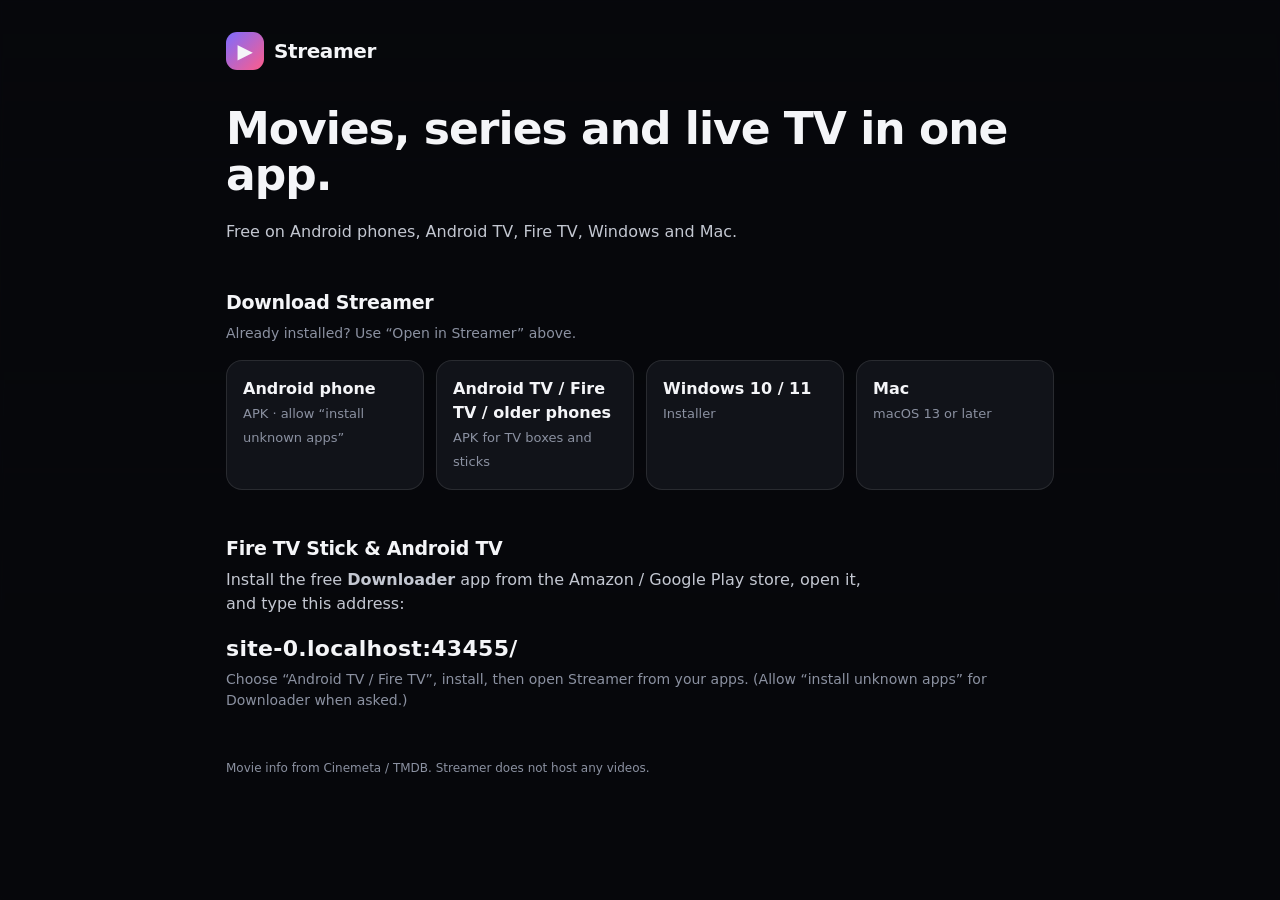
==== index.html @ 300862a7 "Update download page" ====
<!doctype html>
<html lang="en">
<head>
<meta charset="utf-8">
<meta name="viewport" content="width=device-width, initial-scale=1, viewport-fit=cover">
<title>Streamer</title>
<meta name="description" content="Watch movies and series on Streamer — Android, Android TV, Windows and Mac.">
<meta name="theme-color" content="#07080C">
<style>
  :root {
    --bg: #07080C; --surface: #111319; --surface-hi: #1A1D26; --border: rgba(255,255,255,.1);
    --text: #F4F5F8; --muted: #8B91A1; --accent: #7C6CFF; --accent2: #FF5C8A; --gold: #F5C451;
  }
  * { box-sizing: border-box; }
  html, body { margin: 0; background: var(--bg); color: var(--text);
    font: 16px/1.5 system-ui, -apple-system, "Segoe UI", Roboto, sans-serif; }
  .backdrop { position: fixed; inset: 0; background-size: cover; background-position: center top;
    opacity: .35; filter: blur(2px); z-index: 0; }
  .backdrop::after { content: ""; position: absolute; inset: 0;
    background: linear-gradient(180deg, rgba(7,8,12,.3) 0%, var(--bg) 70%); }
  main { position: relative; z-index: 1; max-width: 860px; margin: 0 auto; padding: 32px 16px 48px; }
  .brand { display: flex; align-items: center; gap: 10px; font-weight: 800; font-size: 20px; letter-spacing: -.4px; }
  .logo { width: 38px; height: 38px; border-radius: 11px; display: grid; place-items: center;
    background: linear-gradient(135deg, var(--accent), var(--accent2)); }
  .title-card { display: flex; gap: 24px; margin-top: 36px; align-items: flex-end; }
  .poster { width: 180px; aspect-ratio: 2/3; border-radius: 16px; object-fit: cover; flex: none;
    background: var(--surface-hi); box-shadow: 0 20px 50px rgba(0,0,0,.5); }
  h1 { font-size: clamp(28px, 6vw, 44px); line-height: 1.05; letter-spacing: -1px; margin: 0 0 10px; }
  .meta { color: #D5D8E0; font-weight: 600; display: flex; gap: 14px; flex-wrap: wrap; }
  .star { color: var(--gold); }
  .desc { color: #C3C7D1; margin-top: 22px; max-width: 640px; }
  .btn { display: inline-flex; align-items: center; justify-content: center; gap: 8px;
    padding: 14px 22px; border-radius: 14px; font-weight: 700; text-decoration: none; color: #fff;
    border: 1px solid var(--border); background: rgba(255,255,255,.08); }
  .btn.primary { border: 0; background: linear-gradient(135deg, var(--accent), var(--accent2)); }
  .actions { display: flex; gap: 12px; flex-wrap: wrap; margin-top: 26px; }
  h2 { font-size: 19px; margin: 44px 0 6px; letter-spacing: -.3px; }
  .hint { color: var(--muted); font-size: 14px; margin: 0 0 16px; }
  .grid { display: grid; grid-template-columns: repeat(auto-fit, minmax(190px, 1fr)); gap: 12px; }
  .dl { display: block; padding: 16px; border-radius: 16px; background: var(--surface);
    border: 1px solid var(--border); color: var(--text); text-decoration: none; }
  .dl strong { display: block; }
  .dl span { color: var(--muted); font-size: 13px; }
  .dl.mine { border-color: var(--accent); box-shadow: 0 0 0 1px var(--accent) inset; }
  footer { color: var(--muted); font-size: 12px; margin-top: 48px; }
  @media (max-width: 560px) {
    .title-card { flex-direction: column; align-items: flex-start; }
    .poster { width: 140px; }
    .actions .btn { flex: 1 1 100%; }
  }
</style>
</head>
<body>
<div class="backdrop" id="backdrop"></div>
<main>
  <div class="brand"><div class="logo">▶</div>Streamer</div>

  <section id="title" hidden>
    <div class="title-card">
      <img class="poster" id="poster" alt="">
      <div>
        <h1 id="name"></h1>
        <div class="meta" id="meta"></div>
      </div>
    </div>
    <p class="desc" id="desc"></p>
    <div class="actions">
      <a class="btn primary" id="open" href="#">▶ Open in Streamer</a>
      <a class="btn" href="#download">Get the app</a>
    </div>
  </section>

  <section id="intro">
    <h1 style="margin-top:36px">Movies, series and live TV in one app.</h1>
    <p class="desc">Free on Android phones, Android TV, Fire TV, Windows and Mac.</p>
  </section>

  <h2 id="download">Download Streamer</h2>
  <p class="hint">Already installed? Use “Open in Streamer” above.</p>
  <div class="grid" id="downloads"></div>

  <h2>Fire TV Stick &amp; Android TV</h2>
  <p class="desc" style="margin-top:6px">Install the free <strong>Downloader</strong> app from the
    Amazon / Google Play store, open it, and type this address:</p>
  <p style="font-size:22px;font-weight:800;letter-spacing:.3px;margin:8px 0 4px" id="tvurl"></p>
  <p class="hint">Choose “Android TV / Fire TV”, install, then open Streamer from your apps.
    (Allow “install unknown apps” for Downloader when asked.)</p>

  <footer>Movie info from Cinemeta / TMDB. Streamer does not host any videos.</footer>
</main>
<script>
  // Where the download files live (GitHub Releases of the app's repository).
  const RELEASES = 'https://github.com/hassanshamso12-sys/streamer-app/releases/latest/download/';
  const FILES = [
    { id: 'android', name: 'Android phone', file: 'Streamer-Android-phone-arm64.apk', note: 'APK · allow “install unknown apps”' },
    { id: 'tv', name: 'Android TV / Fire TV / older phones', file: 'Streamer-Android-TV-box-armv7.apk', note: 'APK for TV boxes and sticks' },
    { id: 'windows', name: 'Windows 10 / 11', file: 'Streamer-Windows-Setup.exe', note: 'Installer' },
    { id: 'mac', name: 'Mac', file: 'Streamer-Mac.dmg', note: 'macOS 13 or later' },
  ];

  document.getElementById('tvurl').textContent =
    location.host + location.pathname.replace(/index\.html$/, '');
  const ua = navigator.userAgent;
  const platform = /Android/i.test(ua) ? (/TV|AFT|BRAVIA|SMART-TV/i.test(ua) ? 'tv' : 'android')
    : /Windows/i.test(ua) ? 'windows' : /Macintosh/i.test(ua) ? 'mac' : '';

  const list = document.getElementById('downloads');
  for (const f of FILES.sort((a, b) => (b.id === platform) - (a.id === platform))) {
    const a = document.createElement('a');
    a.className = 'dl' + (f.id === platform ? ' mine' : '');
    a.href = RELEASES + f.file;
    a.innerHTML = '<strong></strong><span></span>';
    a.querySelector('strong').textContent = (f.id === platform ? '★ ' : '') + f.name;
    a.querySelector('span').textContent = f.note;
    list.appendChild(a);
  }

  const q = new URLSearchParams(location.search);
  const type = q.get('t'), id = q.get('id');
  if (type && id && /^tt\d+(:\d+:\d+)?$/.test(id) && /^(movie|series)$/.test(type)) {
    const appLink = `streamer://title/${type}/${encodeURIComponent(id)}`;
    const open = document.getElementById('open');
    open.href = platform === 'android' || platform === 'tv'
      // Android: open the app if installed, otherwise jump to the downloads.
      ? `intent://title/${type}/${encodeURIComponent(id)}#Intent;scheme=streamer;package=com.hassan.streamer;` +
        `S.browser_fallback_url=${encodeURIComponent(location.href.split('#')[0] + '#download')};end`
      : appLink;

    fetch(`https://v3-cinemeta.strem.io/meta/${type}/${encodeURIComponent(id.split(':')[0])}.json`)
      .then(r => r.json())
      .then(({ meta }) => {
        if (!meta) return;
        document.title = `${meta.name} — Streamer`;
        document.getElementById('name').textContent = meta.name;
        const m = document.getElementById('meta');
        const add = (text, star) => {
          const span = document.createElement('span');
          if (star) { const st = document.createElement('span'); st.className = 'star'; st.textContent = '★ '; span.appendChild(st); }
          span.appendChild(document.createTextNode(text));
          m.appendChild(span);
        };
        if (meta.imdbRating) add(Number(meta.imdbRating).toFixed(1), true);
        if (meta.releaseInfo || meta.year) add(String(meta.releaseInfo || meta.year));
        if (meta.runtime) add(String(meta.runtime));
        if (meta.genres) add(meta.genres.slice(0, 3).join(' · '));
        document.getElementById('desc').textContent = meta.description || '';
        if (meta.poster) document.getElementById('poster').src = meta.poster;
        if (meta.background) document.getElementById('backdrop').style.backgroundImage = `url("${meta.background}")`;
        document.getElementById('title').hidden = false;
        document.getElementById('intro').hidden = true;
      })
      .catch(() => {});
  }
</script>
</body>
</html>
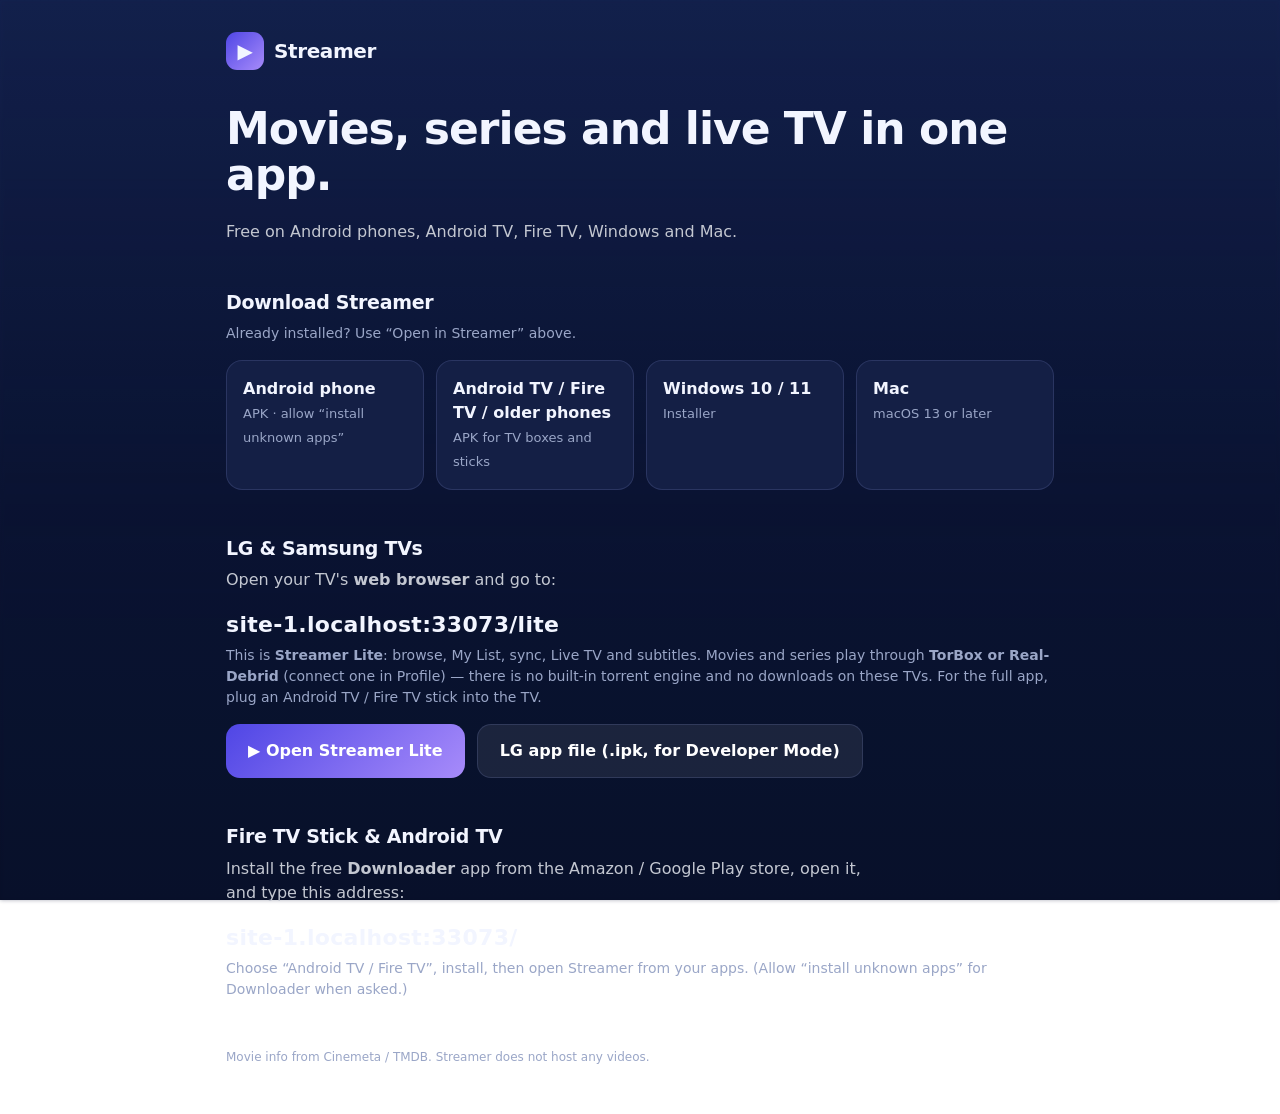
==== commit 9b6b039d: "Update download page" ====
--- a/index.html
+++ b/index.html
@@ -8,16 +8,16 @@
 <meta name="theme-color" content="#07080C">
 <style>
   :root {
-    --bg: #07080C; --surface: #111319; --surface-hi: #1A1D26; --border: rgba(255,255,255,.1);
-    --text: #F4F5F8; --muted: #8B91A1; --accent: #7C6CFF; --accent2: #FF5C8A; --gold: #F5C451;
+    --bg: #0B1433; --surface: #141F45; --surface-hi: #1C2A57; --border: rgba(165,180,252,.15);
+    --text: #F2F5FF; --muted: #9AA6C7; --accent: #4F46E5; --accent2: #A78BFA; --gold: #F5C518;
   }
   * { box-sizing: border-box; }
-  html, body { margin: 0; background: var(--bg); color: var(--text);
+  html, body { margin: 0; background: linear-gradient(180deg, #14224F 0%, #0B1433 55%, #080F27 100%) fixed; color: var(--text);
     font: 16px/1.5 system-ui, -apple-system, "Segoe UI", Roboto, sans-serif; }
   .backdrop { position: fixed; inset: 0; background-size: cover; background-position: center top;
     opacity: .35; filter: blur(2px); z-index: 0; }
   .backdrop::after { content: ""; position: absolute; inset: 0;
-    background: linear-gradient(180deg, rgba(7,8,12,.3) 0%, var(--bg) 70%); }
+    background: linear-gradient(180deg, rgba(11,20,51,.3) 0%, var(--bg) 70%); }
   main { position: relative; z-index: 1; max-width: 860px; margin: 0 auto; padding: 32px 16px 48px; }
   .brand { display: flex; align-items: center; gap: 10px; font-weight: 800; font-size: 20px; letter-spacing: -.4px; }
   .logo { width: 38px; height: 38px; border-radius: 11px; display: grid; place-items: center;
@@ -79,6 +79,18 @@
   <p class="hint">Already installed? Use “Open in Streamer” above.</p>
   <div class="grid" id="downloads"></div>
 
+  <h2 id="tvs">LG &amp; Samsung TVs</h2>
+  <p class="desc" style="margin-top:6px">Open your TV's <strong>web browser</strong> and go to:</p>
+  <p style="font-size:22px;font-weight:800;letter-spacing:.3px;margin:8px 0 4px" id="liteurl"></p>
+  <p class="hint">This is <strong>Streamer Lite</strong>: browse, My List, sync, Live TV and subtitles. Movies and
+    series play through <strong>TorBox or Real-Debrid</strong> (connect one in Profile) — there is no built-in
+    torrent engine and no downloads on these TVs. For the full app, plug an Android TV / Fire TV stick
+    into the TV.</p>
+  <div class="actions" style="margin-top:14px">
+    <a class="btn primary" id="openlite" href="lite/">▶ Open Streamer Lite</a>
+    <a class="btn" id="lgfile" href="#">LG app file (.ipk, for Developer Mode)</a>
+  </div>
+
   <h2>Fire TV Stick &amp; Android TV</h2>
   <p class="desc" style="margin-top:6px">Install the free <strong>Downloader</strong> app from the
     Amazon / Google Play store, open it, and type this address:</p>
@@ -98,11 +110,22 @@
     { id: 'mac', name: 'Mac', file: 'Streamer-Mac.dmg', note: 'macOS 13 or later' },
   ];
 
-  document.getElementById('tvurl').textContent =
-    location.host + location.pathname.replace(/index\.html$/, '');
+  const home = location.host + location.pathname.replace(/index\.html$/, '');
+  document.getElementById('tvurl').textContent = home;
+  document.getElementById('liteurl').textContent = home.replace(/\/?$/, '/') + 'lite';
+  document.getElementById('lgfile').href = RELEASES + 'Streamer-LG.ipk';
   const ua = navigator.userAgent;
+  const smartTv = /Web0S|webOS|Tizen|SMART-TV|SmartTV/i.test(ua) && !/Android/i.test(ua);
   const platform = /Android/i.test(ua) ? (/TV|AFT|BRAVIA|SMART-TV/i.test(ua) ? 'tv' : 'android')
-    : /Windows/i.test(ua) ? 'windows' : /Macintosh/i.test(ua) ? 'mac' : '';
+    : smartTv ? 'smarttv' : /Windows/i.test(ua) ? 'windows' : /Macintosh/i.test(ua) ? 'mac' : '';
+  // On an LG / Samsung TV: offer Lite right at the top.
+  if (smartTv) {
+    const intro = document.getElementById('intro');
+    const a = document.createElement('a');
+    a.className = 'btn primary'; a.href = 'lite/'; a.textContent = '▶ Open Streamer Lite';
+    a.style.marginTop = '18px'; a.style.fontSize = '20px';
+    intro.appendChild(a);
+  }
 
   const list = document.getElementById('downloads');
   for (const f of FILES.sort((a, b) => (b.id === platform) - (a.id === platform))) {
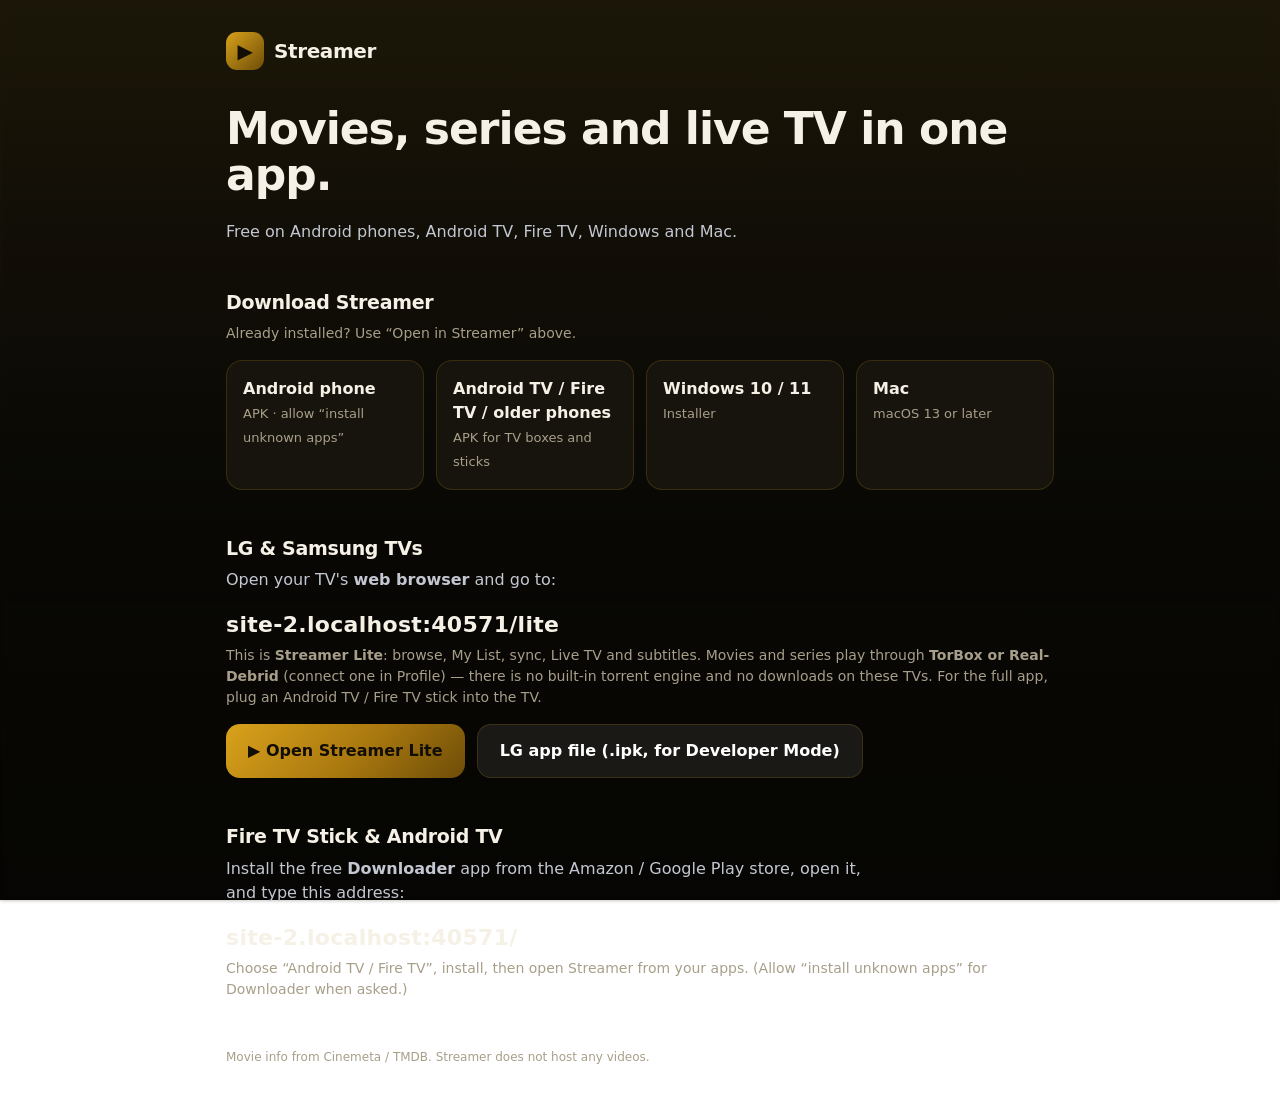
==== commit cfef4791: "Update download page" ====
--- a/index.html
+++ b/index.html
@@ -5,23 +5,23 @@
 <meta name="viewport" content="width=device-width, initial-scale=1, viewport-fit=cover">
 <title>Streamer</title>
 <meta name="description" content="Watch movies and series on Streamer — Android, Android TV, Windows and Mac.">
-<meta name="theme-color" content="#07080C">
+<meta name="theme-color" content="#0A0906">
 <style>
   :root {
-    --bg: #0B1433; --surface: #141F45; --surface-hi: #1C2A57; --border: rgba(165,180,252,.15);
-    --text: #F2F5FF; --muted: #9AA6C7; --accent: #4F46E5; --accent2: #A78BFA; --gold: #F5C518;
+    --bg: #0A0906; --surface: #17140D; --surface-hi: #241F13; --border: rgba(217,162,27,.18);
+    --text: #F5F1E6; --muted: #A89F8A; --accent: #D9A21B; --accent2: #6E4D08; --on-accent: #120E05; --gold: #F5C518;
   }
   * { box-sizing: border-box; }
-  html, body { margin: 0; background: linear-gradient(180deg, #14224F 0%, #0B1433 55%, #080F27 100%) fixed; color: var(--text);
+  html, body { margin: 0; background: linear-gradient(180deg, #1E1909 0%, #0A0906 55%, #050402 100%) fixed; color: var(--text);
     font: 16px/1.5 system-ui, -apple-system, "Segoe UI", Roboto, sans-serif; }
   .backdrop { position: fixed; inset: 0; background-size: cover; background-position: center top;
     opacity: .35; filter: blur(2px); z-index: 0; }
   .backdrop::after { content: ""; position: absolute; inset: 0;
-    background: linear-gradient(180deg, rgba(11,20,51,.3) 0%, var(--bg) 70%); }
+    background: linear-gradient(180deg, rgba(10,9,6,.3) 0%, var(--bg) 70%); }
   main { position: relative; z-index: 1; max-width: 860px; margin: 0 auto; padding: 32px 16px 48px; }
   .brand { display: flex; align-items: center; gap: 10px; font-weight: 800; font-size: 20px; letter-spacing: -.4px; }
   .logo { width: 38px; height: 38px; border-radius: 11px; display: grid; place-items: center;
-    background: linear-gradient(135deg, var(--accent), var(--accent2)); }
+    color: var(--on-accent); background: linear-gradient(135deg, var(--accent), var(--accent2)); }
   .title-card { display: flex; gap: 24px; margin-top: 36px; align-items: flex-end; }
   .poster { width: 180px; aspect-ratio: 2/3; border-radius: 16px; object-fit: cover; flex: none;
     background: var(--surface-hi); box-shadow: 0 20px 50px rgba(0,0,0,.5); }
@@ -32,7 +32,7 @@
   .btn { display: inline-flex; align-items: center; justify-content: center; gap: 8px;
     padding: 14px 22px; border-radius: 14px; font-weight: 700; text-decoration: none; color: #fff;
     border: 1px solid var(--border); background: rgba(255,255,255,.08); }
-  .btn.primary { border: 0; background: linear-gradient(135deg, var(--accent), var(--accent2)); }
+  .btn.primary { border: 0; color: var(--on-accent); background: linear-gradient(135deg, #D9A21B, #A9780F 55%, #6E4D08); }
   .actions { display: flex; gap: 12px; flex-wrap: wrap; margin-top: 26px; }
   h2 { font-size: 19px; margin: 44px 0 6px; letter-spacing: -.3px; }
   .hint { color: var(--muted); font-size: 14px; margin: 0 0 16px; }
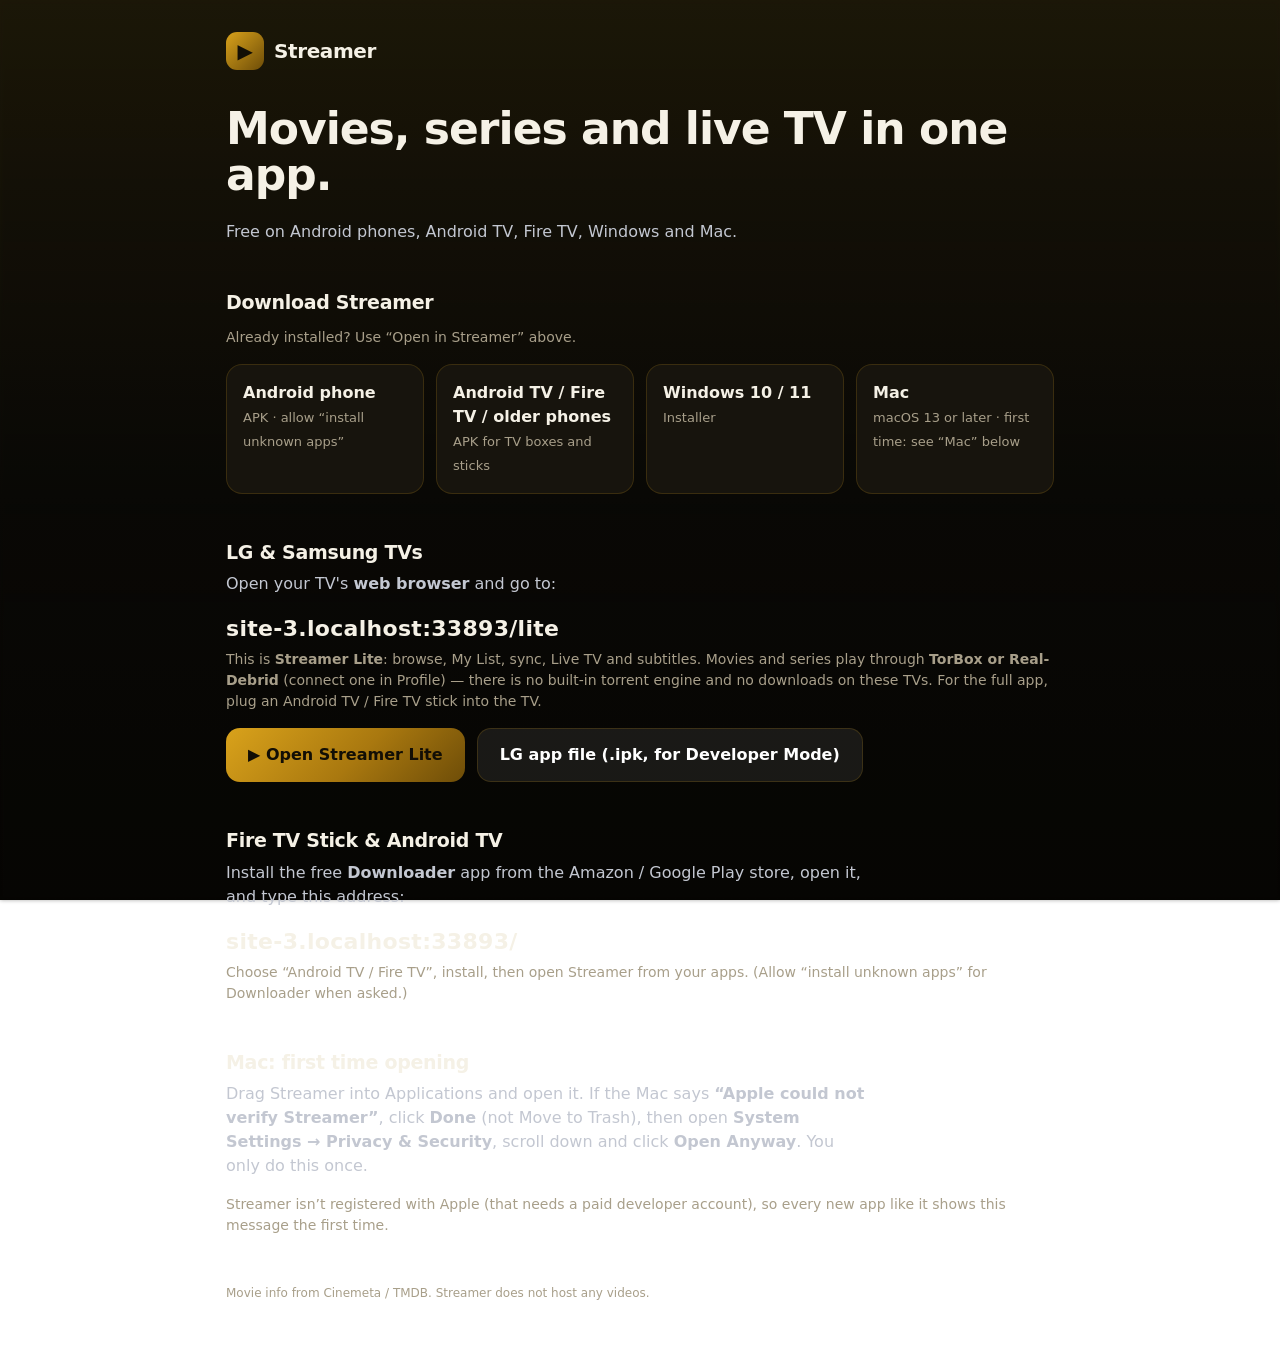
==== commit eb1437dd: "Update download page" ====
--- a/index.html
+++ b/index.html
@@ -76,6 +76,7 @@
   </section>
 
   <h2 id="download">Download Streamer</h2>
+  <p class="hint" id="version" style="margin-top:-6px"></p>
   <p class="hint">Already installed? Use “Open in Streamer” above.</p>
   <div class="grid" id="downloads"></div>
 
@@ -98,6 +99,14 @@
   <p class="hint">Choose “Android TV / Fire TV”, install, then open Streamer from your apps.
     (Allow “install unknown apps” for Downloader when asked.)</p>
 
+  <h2>Mac: first time opening</h2>
+  <p class="desc" style="margin-top:6px">Drag Streamer into Applications and open it. If the Mac says
+    <strong>“Apple could not verify Streamer”</strong>, click <strong>Done</strong> (not Move to Trash), then open
+    <strong>System Settings → Privacy &amp; Security</strong>, scroll down and click
+    <strong>Open Anyway</strong>. You only do this once.</p>
+  <p class="hint">Streamer isn’t registered with Apple (that needs a paid developer account), so every
+    new app like it shows this message the first time.</p>
+
   <footer>Movie info from Cinemeta / TMDB. Streamer does not host any videos.</footer>
 </main>
 <script>
@@ -107,7 +116,7 @@
     { id: 'android', name: 'Android phone', file: 'Streamer-Android-phone-arm64.apk', note: 'APK · allow “install unknown apps”' },
     { id: 'tv', name: 'Android TV / Fire TV / older phones', file: 'Streamer-Android-TV-box-armv7.apk', note: 'APK for TV boxes and sticks' },
     { id: 'windows', name: 'Windows 10 / 11', file: 'Streamer-Windows-Setup.exe', note: 'Installer' },
-    { id: 'mac', name: 'Mac', file: 'Streamer-Mac.dmg', note: 'macOS 13 or later' },
+    { id: 'mac', name: 'Mac', file: 'Streamer-Mac.dmg', note: 'macOS 13 or later · first time: see “Mac” below' },
   ];
 
   const home = location.host + location.pathname.replace(/index\.html$/, '');
@@ -126,6 +135,18 @@
     a.style.marginTop = '18px'; a.style.fontSize = '20px';
     intro.appendChild(a);
   }
+
+  // The version that's live: the newest release on GitHub ("v0.1.0-b34").
+  fetch('https://api.github.com/repos/hassanshamso12-sys/streamer-app/releases/latest')
+    .then(r => r.json())
+    .then(r => {
+      const b = /-b(\d+)$/.exec(r.tag_name || '');
+      if (!b) return;
+      const d = new Date(r.published_at);
+      document.getElementById('version').textContent = 'Latest version: build ' + b[1] +
+        ' · ' + d.toLocaleDateString(undefined, { day: 'numeric', month: 'short', year: 'numeric' });
+    })
+    .catch(() => {});
 
   const list = document.getElementById('downloads');
   for (const f of FILES.sort((a, b) => (b.id === platform) - (a.id === platform))) {
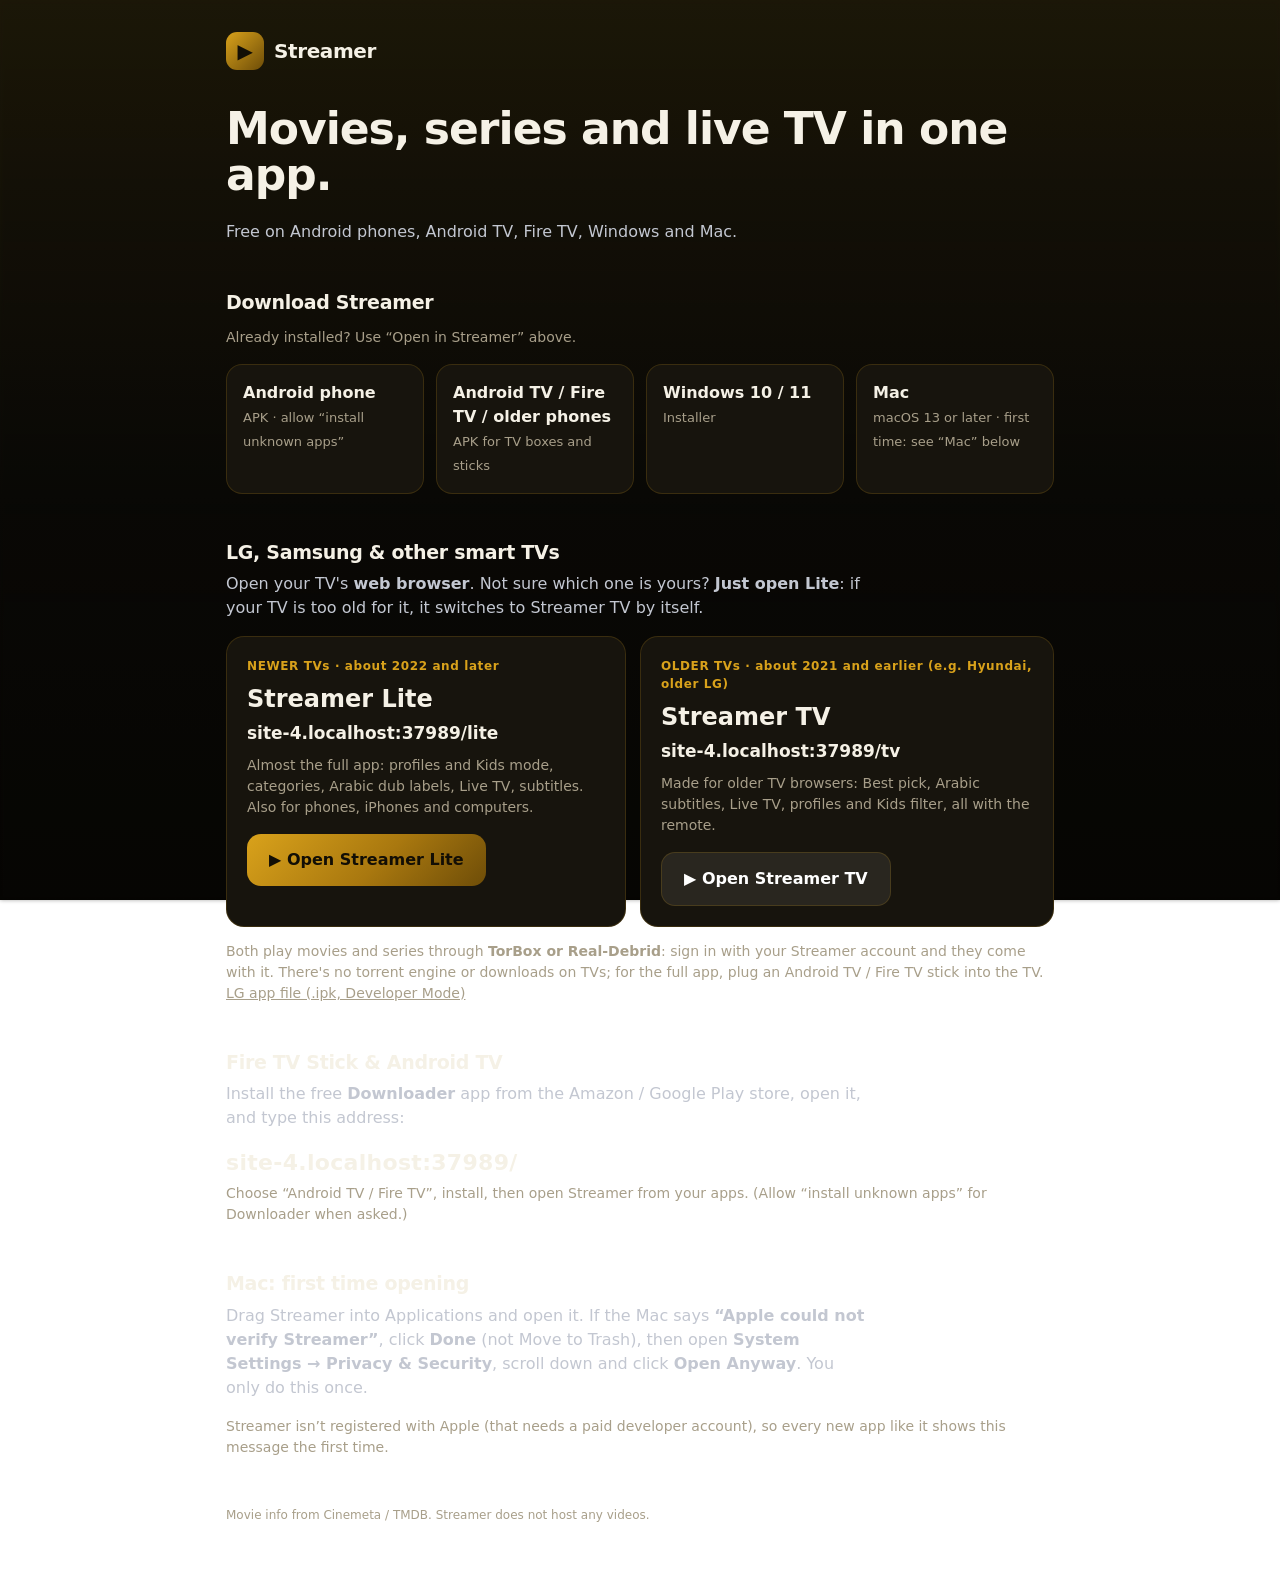
==== commit fd1749af: "Update download page" ====
--- a/index.html
+++ b/index.html
@@ -37,6 +37,13 @@
   h2 { font-size: 19px; margin: 44px 0 6px; letter-spacing: -.3px; }
   .hint { color: var(--muted); font-size: 14px; margin: 0 0 16px; }
   .grid { display: grid; grid-template-columns: repeat(auto-fit, minmax(190px, 1fr)); gap: 12px; }
+  .tvchoice { display: grid; grid-template-columns: 1fr 1fr; margin-top: 16px; }
+  .tvcard { padding: 20px; border-radius: 18px; background: var(--surface); border: 1px solid var(--border); margin-right: 14px; }
+  .tvcard:last-child { margin-right: 0; }
+  .tvcard h3 { margin: 6px 0 4px; font-size: 24px; }
+  .tvtag { font-size: 12px; font-weight: 800; letter-spacing: .6px; color: var(--accent); }
+  .tvurl { font-size: 17px; font-weight: 800; margin: 4px 0 8px; word-break: break-all; }
+  @media (max-width: 720px) { .tvchoice { grid-template-columns: 1fr; } .tvcard { margin: 0 0 12px; } }
   .dl { display: block; padding: 16px; border-radius: 16px; background: var(--surface);
     border: 1px solid var(--border); color: var(--text); text-decoration: none; }
   .dl strong { display: block; }
@@ -80,17 +87,31 @@
   <p class="hint">Already installed? Use “Open in Streamer” above.</p>
   <div class="grid" id="downloads"></div>
 
-  <h2 id="tvs">LG &amp; Samsung TVs</h2>
-  <p class="desc" style="margin-top:6px">Open your TV's <strong>web browser</strong> and go to:</p>
-  <p style="font-size:22px;font-weight:800;letter-spacing:.3px;margin:8px 0 4px" id="liteurl"></p>
-  <p class="hint">This is <strong>Streamer Lite</strong>: browse, My List, sync, Live TV and subtitles. Movies and
-    series play through <strong>TorBox or Real-Debrid</strong> (connect one in Profile) — there is no built-in
-    torrent engine and no downloads on these TVs. For the full app, plug an Android TV / Fire TV stick
-    into the TV.</p>
-  <div class="actions" style="margin-top:14px">
-    <a class="btn primary" id="openlite" href="lite/">▶ Open Streamer Lite</a>
-    <a class="btn" id="lgfile" href="#">LG app file (.ipk, for Developer Mode)</a>
+  <h2 id="tvs">LG, Samsung &amp; other smart TVs</h2>
+  <p class="desc" style="margin-top:6px">Open your TV's <strong>web browser</strong>. Not sure which one is yours?
+    <strong>Just open Lite</strong>: if your TV is too old for it, it switches to Streamer TV by itself.</p>
+  <div class="tvchoice">
+    <div class="tvcard">
+      <div class="tvtag">NEWER TVs · about 2022 and later</div>
+      <h3>Streamer Lite</h3>
+      <p class="tvurl" id="liteurl"></p>
+      <p class="hint">Almost the full app: profiles and Kids mode, categories, Arabic dub labels, Live TV,
+        subtitles. Also for phones, iPhones and computers.</p>
+      <a class="btn primary" id="openlite" href="lite/">▶ Open Streamer Lite</a>
+    </div>
+    <div class="tvcard">
+      <div class="tvtag">OLDER TVs · about 2021 and earlier (e.g. Hyundai, older LG)</div>
+      <h3>Streamer TV</h3>
+      <p class="tvurl" id="tvurl2"></p>
+      <p class="hint">Made for older TV browsers: Best pick, Arabic subtitles, Live TV, profiles and Kids
+        filter, all with the remote.</p>
+      <a class="btn" href="tv/">▶ Open Streamer TV</a>
+    </div>
   </div>
+  <p class="hint" style="margin-top:14px">Both play movies and series through <strong>TorBox or Real-Debrid</strong>:
+    sign in with your Streamer account and they come with it. There's no torrent engine or downloads on TVs;
+    for the full app, plug an Android TV / Fire TV stick into the TV.
+    <a id="lgfile" href="#" style="color:var(--muted)">LG app file (.ipk, Developer Mode)</a></p>
 
   <h2>Fire TV Stick &amp; Android TV</h2>
   <p class="desc" style="margin-top:6px">Install the free <strong>Downloader</strong> app from the
@@ -122,6 +143,7 @@
   const home = location.host + location.pathname.replace(/index\.html$/, '');
   document.getElementById('tvurl').textContent = home;
   document.getElementById('liteurl').textContent = home.replace(/\/?$/, '/') + 'lite';
+  document.getElementById('tvurl2').textContent = home.replace(/\/?$/, '/') + 'tv';
   document.getElementById('lgfile').href = RELEASES + 'Streamer-LG.ipk';
   const ua = navigator.userAgent;
   const smartTv = /Web0S|webOS|Tizen|SMART-TV|SmartTV/i.test(ua) && !/Android/i.test(ua);
@@ -131,7 +153,10 @@
   if (smartTv) {
     const intro = document.getElementById('intro');
     const a = document.createElement('a');
-    a.className = 'btn primary'; a.href = 'lite/'; a.textContent = '▶ Open Streamer Lite';
+    var cv = /Chrom(e|ium)\/(\d+)/.exec(ua);
+    var oldTv = cv && parseInt(cv[2], 10) < 84; // Lite needs Chrome 84+
+    a.className = 'btn primary'; a.href = oldTv ? 'tv/' : 'lite/';
+    a.textContent = oldTv ? '▶ Open Streamer TV' : '▶ Open Streamer Lite';
     a.style.marginTop = '18px'; a.style.fontSize = '20px';
     intro.appendChild(a);
   }
